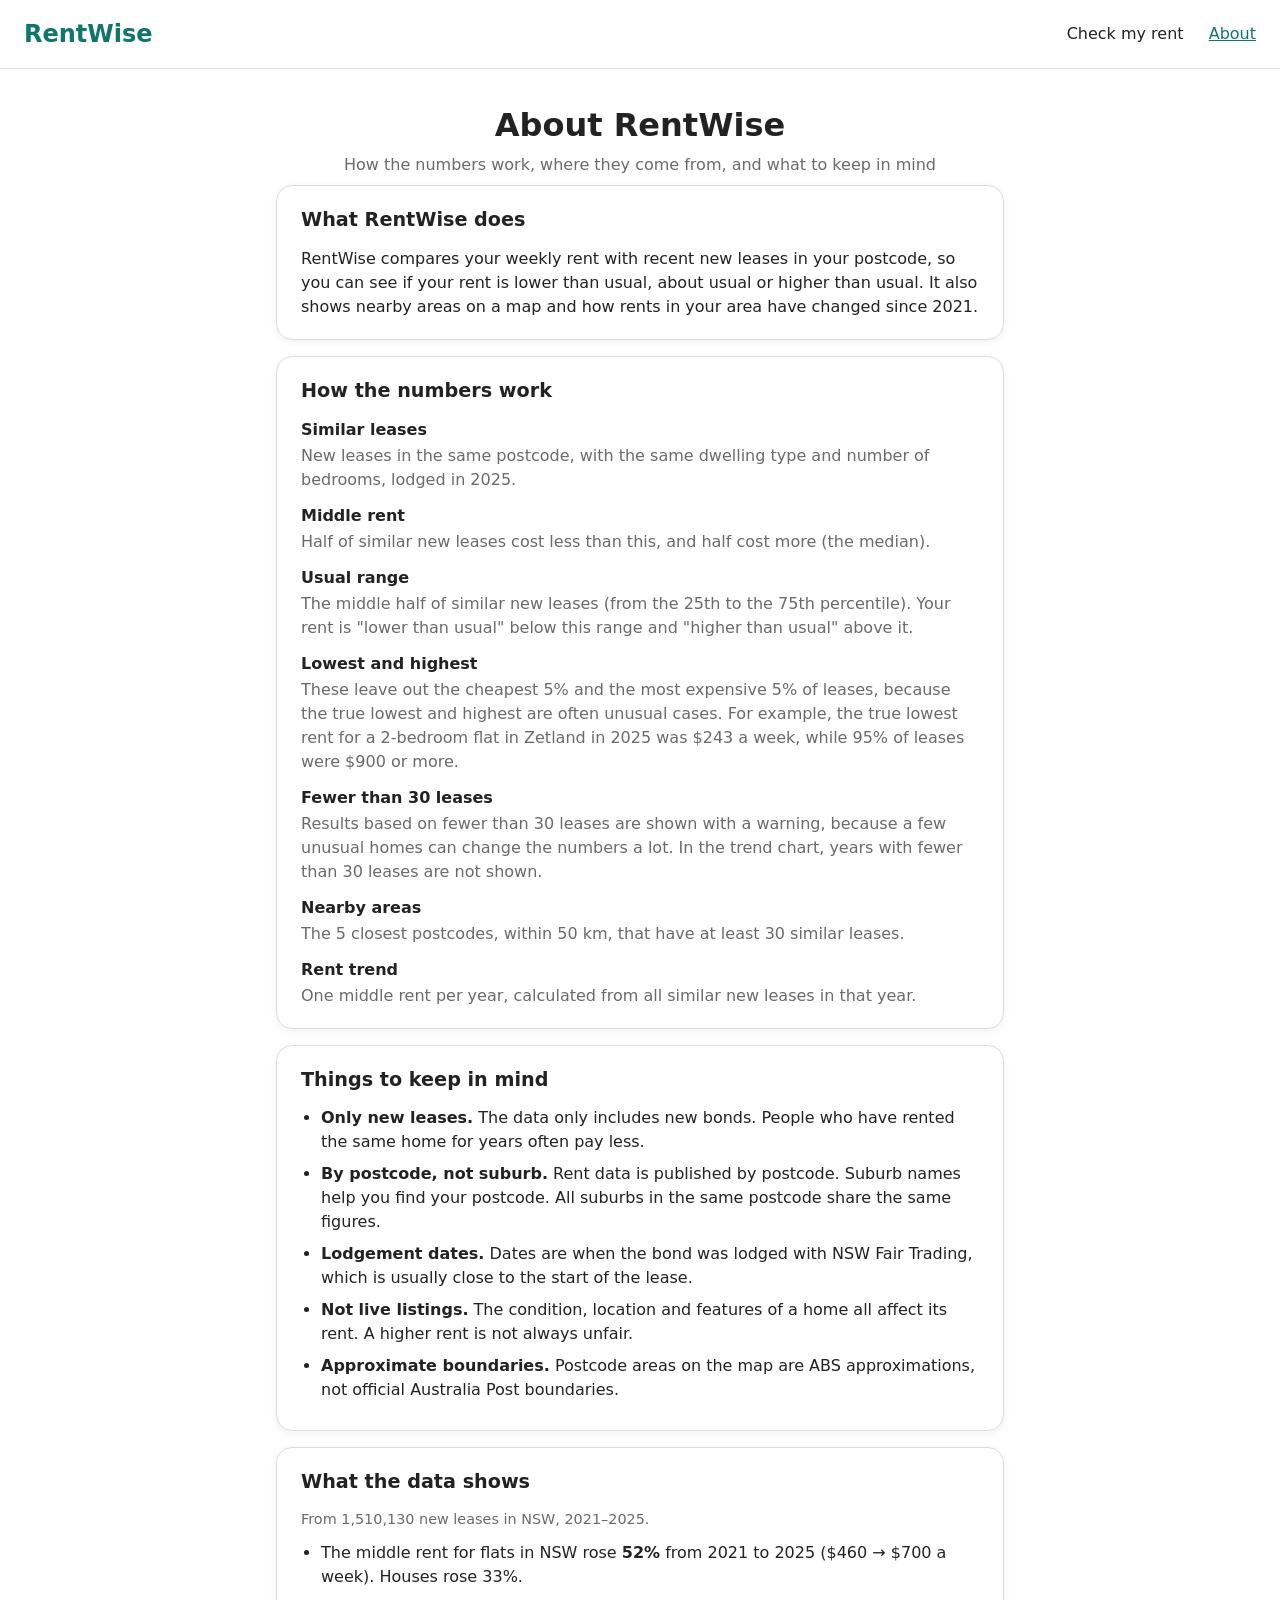
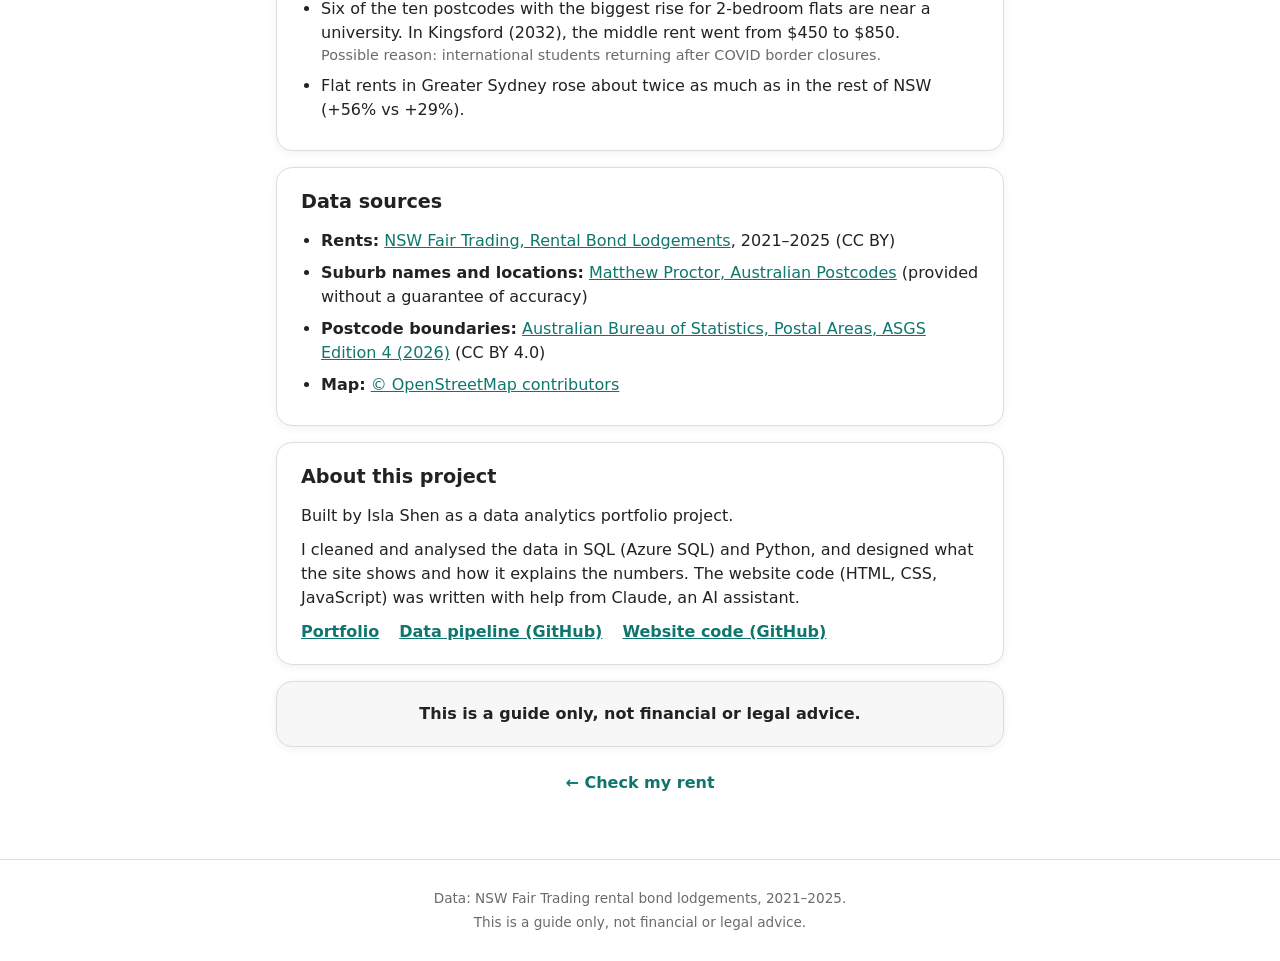
==== about.html @ 831253d5 "update about" ====
<!DOCTYPE html>
<html lang="en">
<head>
  <meta charset="UTF-8">
  <meta name="viewport" content="width=device-width, initial-scale=1.0">
  <title>About RentWise</title>
  <link rel="stylesheet" href="style.css">
</head>
<body>

  <!-- Header (same as index.html) -->
  <header class="site-header">
    <a href="index.html" class="logo">RentWise</a>
    <nav>
      <a href="index.html">Check my rent</a>
      <a href="about.html" aria-current="page">About</a>
    </nav>
  </header>

  <main class="about">
    <section class="intro">
      <h1>About RentWise</h1>
      <p>How the numbers work, where they come from, and what to keep in mind</p>
    </section>

    <!-- 1. What RentWise does -->
    <section class="about-card">
      <h2>What RentWise does</h2>
      <p>RentWise compares your weekly rent with recent new leases in your postcode,
         so you can see if your rent is lower than usual, about usual or higher than usual.
         It also shows nearby areas on a map and how rents in your area have changed since 2021.</p>
    </section>

    <!-- 2. How the numbers work -->
    <section class="about-card">
      <h2>How the numbers work</h2>
      <dl class="terms">
        <dt>Similar leases</dt>
        <dd>New leases in the same postcode, with the same dwelling type and number of bedrooms,
            lodged in 2025.</dd>

        <dt>Middle rent</dt>
        <dd>Half of similar new leases cost less than this, and half cost more (the median).</dd>

        <dt>Usual range</dt>
        <dd>The middle half of similar new leases (from the 25th to the 75th percentile).
            Your rent is "lower than usual" below this range and "higher than usual" above it.</dd>

        <dt>Lowest and highest</dt>
        <dd>These leave out the cheapest 5% and the most expensive 5% of leases, because the true
            lowest and highest are often unusual cases. For example, the true lowest rent for a
            2-bedroom flat in Zetland in 2025 was $243 a week, while 95% of leases were $900 or more.</dd>

        <dt>Fewer than 30 leases</dt>
        <dd>Results based on fewer than 30 leases are shown with a warning, because a few unusual
            homes can change the numbers a lot. In the trend chart, years with fewer than 30 leases
            are not shown.</dd>

        <dt>Nearby areas</dt>
        <dd>The 5 closest postcodes, within 50 km, that have at least 30 similar leases.</dd>

        <dt>Rent trend</dt>
        <dd>One middle rent per year, calculated from all similar new leases in that year.</dd>
      </dl>
    </section>

    <!-- 3. Things to keep in mind -->
    <section class="about-card">
      <h2>Things to keep in mind</h2>
      <ul>
        <li><strong>Only new leases.</strong> The data only includes new bonds. People who have rented
            the same home for years often pay less.</li>
        <li><strong>By postcode, not suburb.</strong> Rent data is published by postcode. Suburb names
            help you find your postcode. All suburbs in the same postcode share the same figures.</li>
        <li><strong>Lodgement dates.</strong> Dates are when the bond was lodged with NSW Fair Trading,
            which is usually close to the start of the lease.</li>
        <li><strong>Not live listings.</strong> The condition, location and features of a home all
            affect its rent. A higher rent is not always unfair.</li>
        <li><strong>Approximate boundaries.</strong> Postcode areas on the map are ABS approximations,
            not official Australia Post boundaries.</li>
      </ul>
    </section>

    <!-- 4. What the data shows -->
    <section class="about-card">
      <h2>What the data shows</h2>
      <p class="about-note">From 1,510,130 new leases in NSW, 2021–2025.</p>
      <ul>
        <li>The middle rent for flats in NSW rose <strong>52%</strong> from 2021 to 2025
            ($460 → $700 a week). Houses rose 33%.</li>
        <li>Six of the ten postcodes with the biggest rise for 2-bedroom flats are near a university.
            In Kingsford (2032), the middle rent went from $450 to $850.
            <span class="about-note">Possible reason: international students returning after
            COVID border closures.</span></li>
        <li>Flat rents in Greater Sydney rose about twice as much as in the rest of NSW
            (+56% vs +29%).</li>
      </ul>
    </section>

    <!-- 5. Data sources -->
    <section class="about-card">
      <h2>Data sources</h2>
      <ul>
        <li><strong>Rents:</strong>
            <a href="https://data.nsw.gov.au/data/dataset/rental-bond-lodgement" target="_blank" rel="noopener">NSW Fair Trading, Rental Bond Lodgements</a>,
            2021–2025 (CC BY)</li>
        <li><strong>Suburb names and locations:</strong>
            <a href="https://matthewproctor.com/australian_postcodes" target="_blank" rel="noopener">Matthew Proctor, Australian Postcodes</a>
            (provided without a guarantee of accuracy)</li>
        <li><strong>Postcode boundaries:</strong>
            <a href="https://www.abs.gov.au/statistics/standards/australian-statistical-geography-standard-asgs/edition-4-july-2026-june-2031/non-abs-structures/postal-areas" target="_blank" rel="noopener">Australian Bureau of Statistics, Postal Areas, ASGS Edition 4 (2026)</a>
            (CC BY 4.0)</li>
        <li><strong>Map:</strong>
            <a href="https://www.openstreetmap.org/copyright" target="_blank" rel="noopener">© OpenStreetMap contributors</a></li>
      </ul>
    </section>

    <!-- 6. About this project -->
    <section class="about-card">
      <h2>About this project</h2>
      <p>Built by Isla Shen as a data analytics portfolio project.</p>
      <p>I cleaned and analysed the data in SQL (Azure SQL) and Python, and designed what the
         site shows and how it explains the numbers. The website code (HTML, CSS, JavaScript)
         was written with help from Claude, an AI assistant.</p>
      <p class="about-links">
        <a href="https://isla-hsiaoting-shen.github.io" target="_blank" rel="noopener">Portfolio</a>
        <a href="https://github.com/Isla-HsiaoTing-Shen/RentWise" target="_blank" rel="noopener">Data pipeline (GitHub)</a>
        <a href="https://github.com/Isla-HsiaoTing-Shen/rentwise-website" target="_blank" rel="noopener">Website code (GitHub)</a>
      </p>
    </section>

    <!-- 7. Disclaimer -->
    <section class="about-card disclaimer">
      <p><strong>This is a guide only, not financial or legal advice.</strong></p>
    </section>

    <p class="back-link"><a href="index.html">← Check my rent</a></p>
  </main>

  <!-- Footer (same as index.html) -->
  <footer>
    <p>Data: NSW Fair Trading rental bond lodgements, 2021–2025.</p>
    <p>This is a guide only, not financial or legal advice.</p>
  </footer>

</body>
</html>
---- style.css ----
/* ========== 1. Colours (change them all in one place) ========== */
:root {
  --text: #222222;
  --muted: #6a6a6a;
  --border: #dddddd;
  --bg: #ffffff;
  --bg-soft: #f7f7f7;
  --brand: #0f766e;      /* teal: not orange/blue, those are for the map */
  --radius: 16px;
}

* { box-sizing: border-box; }

body {
  margin: 0;
  font-family: system-ui, -apple-system, "Segoe UI", Roboto, sans-serif;
  color: var(--text);
  background: var(--bg);
  line-height: 1.5;
}

main {
  max-width: 1200px;
  margin: 0 auto;
  padding: 0 16px 32px;
}

/* ========== 2. Header ========== */
.site-header {
  display: flex;
  justify-content: space-between;
  align-items: center;
  padding: 16px 24px;
  border-bottom: 1px solid var(--border);
}
.logo {
  font-size: 1.5rem;
  font-weight: 700;
  color: var(--brand);
  text-decoration: none;
}
.site-header nav a {
  margin-left: 20px;
  color: var(--text);
  text-decoration: none;
  font-weight: 500;
}
.site-header nav a:hover { text-decoration: underline; }

/* ========== 3. Intro ========== */
.intro {
  text-align: center;
  padding: 32px 0 8px;
}
.intro h1 { margin: 0 0 4px; font-size: 2rem; }
.intro p  { margin: 0; color: var(--muted); }

/* ========== 4. Search bar (Airbnb style) ========== */
.search-bar {
  display: flex;
  align-items: center;
  max-width: 1000px;
  margin: 24px auto 32px;
  padding: 6px;
  background: var(--bg);
  border: 1px solid var(--border);
  border-radius: var(--radius);
  box-shadow: 0 2px 12px rgba(0, 0, 0, 0.08);
}

.field {
  flex: 1;
  min-width: 0;
  display: flex;
  flex-direction: column;
  padding: 8px 20px;
  border-right: 1px solid var(--border);
}
.field:first-child   { flex: 1.5; }          /* "Where" is wider */
.field:last-of-type  { border-right: none; } /* no line before the button */
.field:focus-within  { background: var(--bg-soft); border-radius: 12px; }

.field label {
  font-size: 0.75rem;
  font-weight: 700;
}
.field input,
.field select {
  width: 100%;
  padding: 2px 0;
  border: none;
  outline: none;
  background: transparent;
  font-family: inherit;
  font-size: 0.95rem;
  color: var(--text);
}
.field select { cursor: pointer; }
.field input::placeholder { color: var(--muted); }

/* hide the up/down arrows in the number box */
#rent-input { appearance: textfield; -moz-appearance: textfield; }
#rent-input::-webkit-outer-spin-button,
#rent-input::-webkit-inner-spin-button { -webkit-appearance: none; margin: 0; }

#check-button {
  flex-shrink: 0;
  padding: 14px 24px;
  border: none;
  border-radius: 12px;
  background: var(--brand);
  color: white;
  font-family: inherit;
  font-size: 1rem;
  font-weight: 600;
  cursor: pointer;
}
#check-button:disabled {
  background: #9ca3af;
  cursor: wait;
}

/* ========== 5. Results (left) + Map (right) ========== */
.results-layout {
  display: grid;
  grid-template-columns: 2fr 3fr;   /* left 40%, right 60% */
  gap: 24px;
}
.results-column {
  display: flex;
  flex-direction: column;
  gap: 16px;
}

/* grey boxes for things we build later */
.placeholder {
  display: flex;
  align-items: center;
  justify-content: center;
  min-height: 160px;
  background: var(--bg-soft);
  border: 2px dashed var(--border);
  border-radius: var(--radius);
  color: var(--muted);
}
#map { min-height: 480px; }

/* ========== 6. Trend ========== */



/* ========== 7. Footer ========== */
footer {
  margin-top: 32px;
  padding: 24px 16px;
  border-top: 1px solid var(--border);
  text-align: center;
  color: var(--muted);
  font-size: 0.85rem;
}
footer p { margin: 4px 0; }

/* ========== 8. Mobile (screens 768px or narrower) ========== */
@media (max-width: 768px) {
  .intro h1 { font-size: 1.6rem; }

  .search-bar {
    flex-direction: column;     /* 4 fields go top-to-bottom */
    align-items: stretch;
    border-radius: var(--radius);
    padding: 8px;
  }
  .field {
    padding: 10px 12px;
    border-right: none;
    border-bottom: 1px solid var(--border);
  }
  .field:last-of-type { border-bottom: none; }
  .field:focus-within { border-radius: 12px; }
  #check-button { width: 100%; margin-top: 8px; }

  .results-layout { grid-template-columns: 1fr; }  /* one column */
  #map { min-height: 320px; }
}

/* ========== 9. Result card ========== */
.result-card {
  padding: 20px;
  border: 1px solid var(--border);
  border-left: 6px solid var(--muted);
  border-radius: var(--radius);
  box-shadow: 0 2px 8px rgba(0, 0, 0, 0.06);
}
.result-card p { margin: 0 0 8px; }

.verdict { font-size: 1.25rem; font-weight: 700; }
.area    { color: var(--muted); font-size: 0.9rem; }
.sample  { color: var(--muted); font-size: 0.85rem; }

.stats {
  display: grid;
  grid-template-columns: 3fr 2fr;
  gap: 8px;
  margin: 16px 0;
  text-align: center;
}
.stats div    { background: var(--bg-soft); border-radius: 12px; padding: 10px 4px; }
.stats span   { display: block; font-size: 0.75rem; color: var(--muted); }
.stats strong { font-size: 1.1rem; }
.stats small  { display: block; font-size: 0.7rem; color: var(--muted); margin-top: 2px; }

.warning {
  padding: 8px 12px;
  background: #fef9c3;
  border-radius: 8px;
  font-size: 0.9rem;
}

/* colours for each result */
.result-card.lower   { border-left-color: #15803d; }
.result-card.lower   .verdict { color: #15803d; }
.result-card.typical { border-left-color: #475569; }
.result-card.typical .verdict { color: #475569; }
.result-card.higher  { border-left-color: #b91c1c; }
.result-card.higher  .verdict { color: #b91c1c; }
.result-card.lower   .position { color: #15803d; }
.result-card.typical .position { color: #475569; }
.result-card.higher  .position { color: #b91c1c; }

/* ========== 10. Long suburb lists ========== */
.area { margin-bottom: 8px; }
.area-name { color: var(--text); font-weight: 700; }

/* ========== 11. Where search list ========== */
.where-field { position: relative; }

.suggestions {
  position: absolute;
  top: calc(100% + 14px);   /* just below the search bar */
  left: 0;
  z-index: 1000;            /* on top of everything, including the map later */
  width: 360px;
  max-width: 90vw;
  margin: 0;
  padding: 8px;
  list-style: none;
  background: var(--bg);
  border: 1px solid var(--border);
  border-radius: var(--radius);
  box-shadow: 0 6px 20px rgba(0, 0, 0, 0.12);
}
.suggestions li {
  display: flex;
  justify-content: space-between;
  gap: 12px;
  padding: 10px 12px;
  border-radius: 10px;
  cursor: pointer;
}
.suggestions li:hover   { background: var(--bg-soft); }
.suggestions .s-code    { color: var(--muted); }
.suggestions .no-match  { color: var(--muted); cursor: default; }
.suggestions .no-match:hover { background: none; }

@media (max-width: 768px) {
  .suggestions { width: auto; right: 0; top: calc(100% + 4px); }
}
.suggestions .s-main { flex: 1; min-width: 0; display: flex; flex-direction: column; }
.suggestions .s-sub  {
  font-size: 0.8rem;
  color: var(--muted);
  white-space: nowrap;       /* one line only */
  overflow: hidden;
  text-overflow: ellipsis;   /* too long -> "…" */
}

/* ========== 12. Map ========== */
#map {
  height: 480px;
  border: 1px solid var(--border);
  border-radius: var(--radius);
  z-index: 0;               /* keep the map under the search list */
}
/* make the base map grey; our orange/blue dots keep their colours */
.leaflet-tile-pane { filter: grayscale(1) brightness(1.05) contrast(0.85); }

/* price labels on the dots */
.price-label {
  padding: 2px 6px;
  background: var(--bg);
  border: 1px solid var(--border);
  border-radius: 8px;
  box-shadow: 0 1px 4px rgba(0, 0, 0, 0.15);
  color: var(--text);
  font-size: 0.8rem;
  font-weight: 700;
}
.price-label::before { display: none; }   /* hide Leaflet's little arrow */
.price-label.home { background: #ea580c; border-color: #ea580c; color: white; }


/* legend + note under the map */
.map-legend { display: flex; gap: 16px; margin-top: 8px; font-size: 0.85rem; color: var(--muted); }
.dot { display: inline-block; width: 12px; height: 12px; margin-right: 6px; border-radius: 50%; vertical-align: middle; }
.dot-home   { background: #ea580c; }
.dot-nearby { background: #2563eb; }
.map-note { margin: 6px 0 0; font-size: 0.85rem; color: var(--muted); }

@media (max-width: 768px) {
  #map { height: 320px; }
}


.wide-range { color: var(--muted); font-size: 0.9rem; }
.map-tip { margin-left: auto; font-style: italic; }

/* text under the numbers when hovering a map area */
.hover-extra { color: var(--muted); font-size: 0.8rem; }


/* ========== 13. Rent trend ========== */
.trend {
  margin-top: 24px;
  padding: 20px;
  border: 1px solid var(--border);
  border-radius: var(--radius);
  box-shadow: 0 2px 8px rgba(0, 0, 0, 0.06);
}
.trend h2       { margin: 0 0 4px; font-size: 1.25rem; }
.trend-sub      { margin: 0; color: var(--muted); font-size: 0.9rem; }
.trend-chart    { position: relative; height: 300px; margin: 16px 0 8px; }
.trend-summary  { margin: 0; font-weight: 600; }

@media (max-width: 768px) {
  .trend-chart { height: 240px; }
}

.trend-summary .trend-sub { font-weight: 400; display: block; }
.trend-summary .trend-sub:first-of-type { margin-top: 4px; }
.trend-nodata { display: block; color: #92400e; }


/* ========== 14. About page ========== */
.about { max-width: 760px; }

.about-card {
  margin-bottom: 16px;
  padding: 20px 24px;
  border: 1px solid var(--border);
  border-radius: var(--radius);
  box-shadow: 0 2px 8px rgba(0, 0, 0, 0.06);
}
.about-card h2 { margin: 0 0 12px; font-size: 1.2rem; }
.about-card p  { margin: 0 0 10px; }
.about-card p:last-child { margin-bottom: 0; }
.about-card ul { margin: 0; padding-left: 20px; }
.about-card li { margin-bottom: 8px; }
.about-card a  { color: var(--brand); }

/* list of terms: bold word, explanation underneath */
.terms    { margin: 0; }
.terms dt { font-weight: 700; margin-top: 12px; }
.terms dt:first-child { margin-top: 0; }
.terms dd { margin: 2px 0 0; color: var(--muted); }

.about-note { display: block; color: var(--muted); font-size: 0.9rem; }

.about-links { display: flex; flex-wrap: wrap; gap: 8px 20px; }
.about-links a { font-weight: 600; }

.disclaimer { background: var(--bg-soft); text-align: center; }

.back-link { text-align: center; margin: 24px 0 0; }
.back-link a { color: var(--brand); font-weight: 600; text-decoration: none; }

/* show which page you are on in the header */
.site-header nav a[aria-current="page"] { color: var(--brand); text-decoration: underline; }
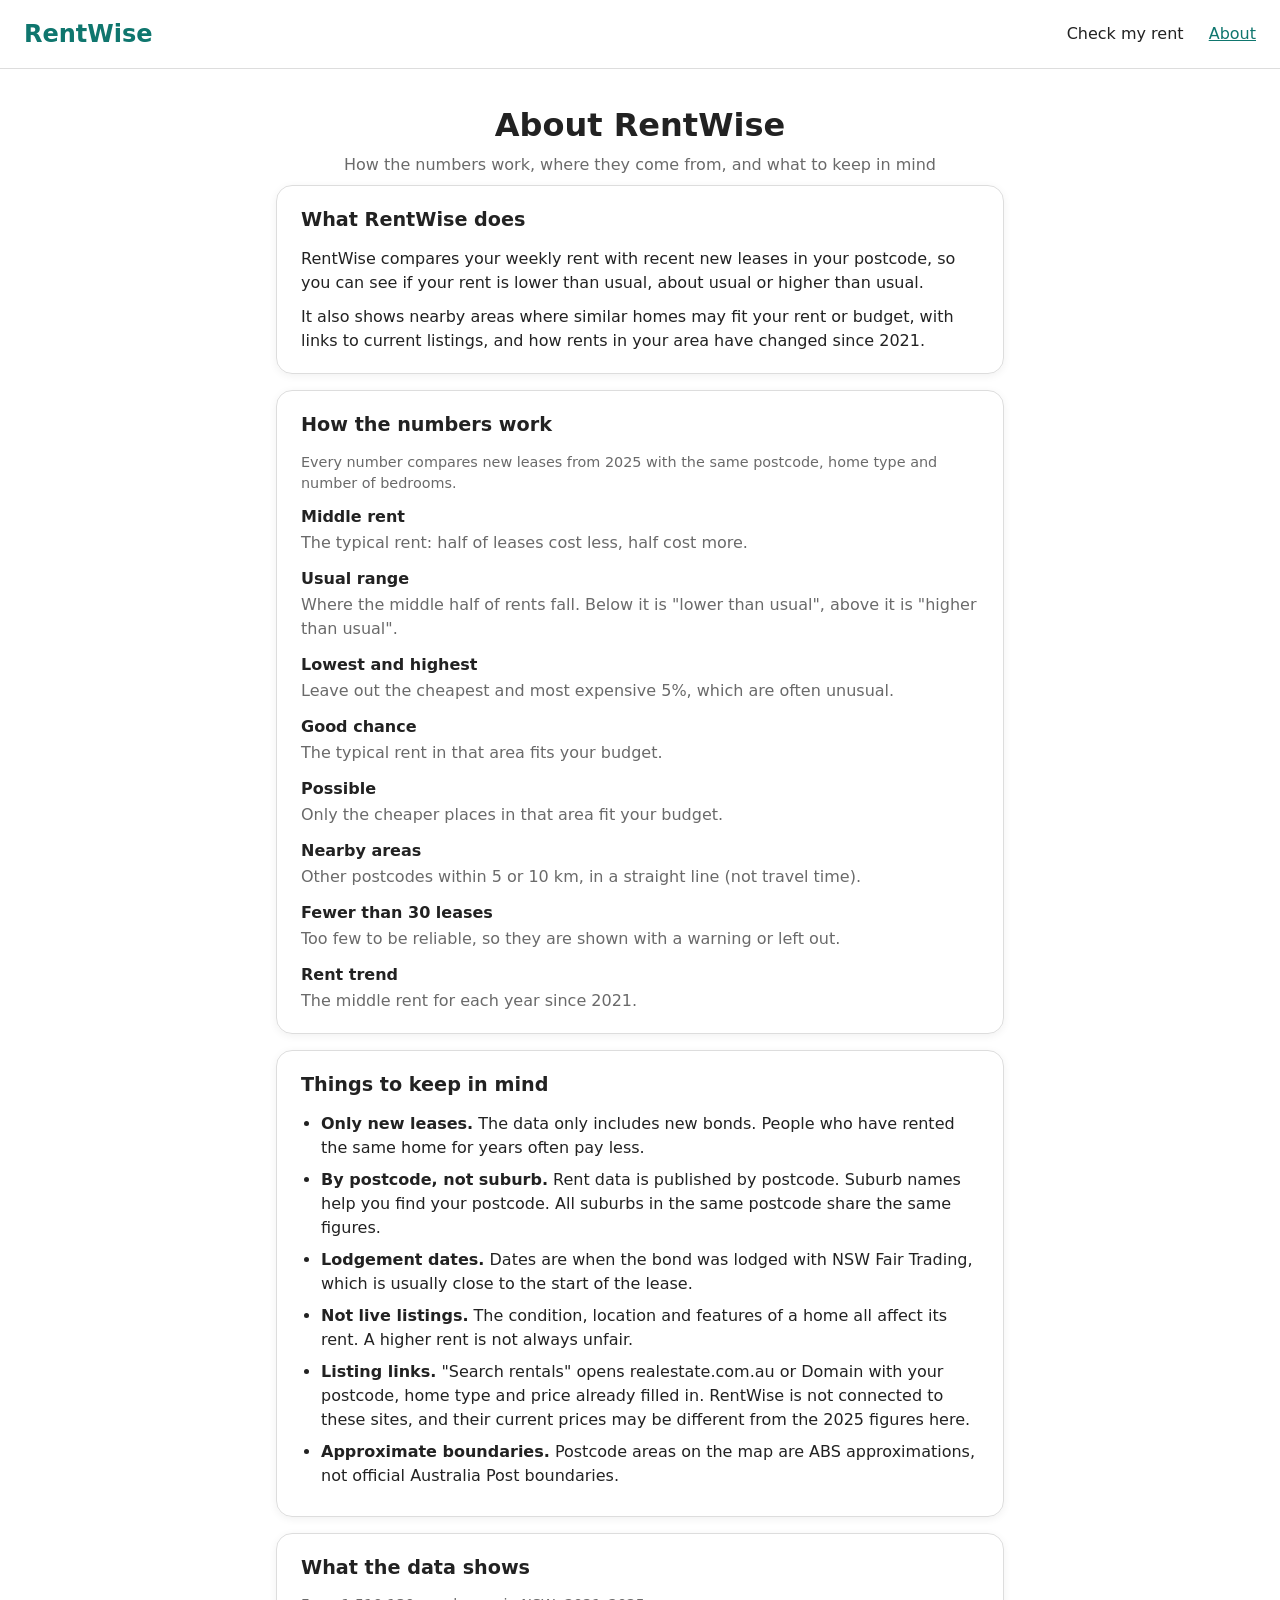
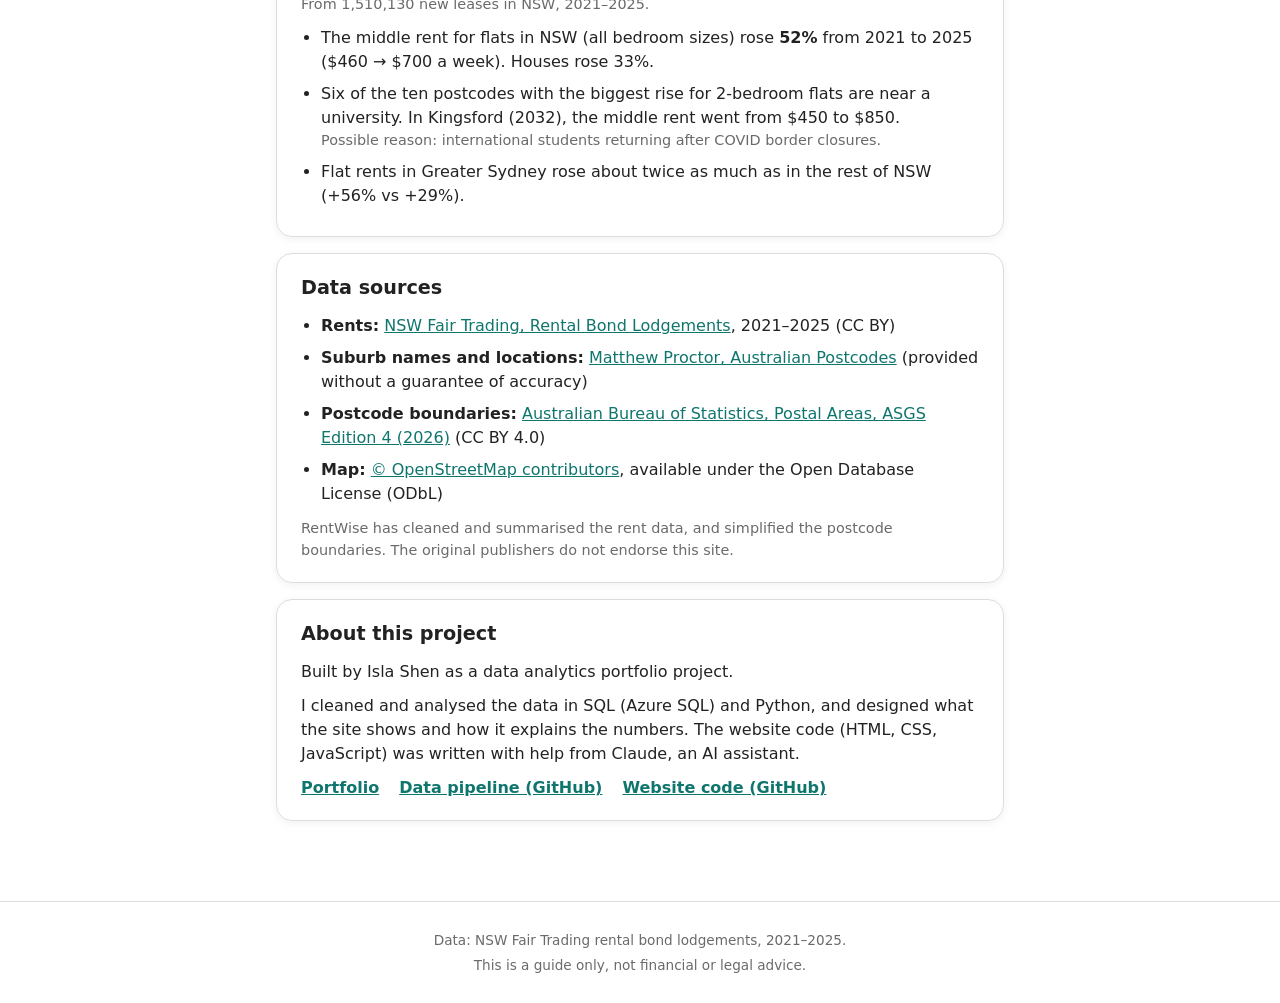
==== commit 3adcab18: "v1_ready" ====
--- a/about.html
+++ b/about.html
@@ -27,40 +27,40 @@
     <section class="about-card">
       <h2>What RentWise does</h2>
       <p>RentWise compares your weekly rent with recent new leases in your postcode,
-         so you can see if your rent is lower than usual, about usual or higher than usual.
-         It also shows nearby areas on a map and how rents in your area have changed since 2021.</p>
+         so you can see if your rent is lower than usual, about usual or higher than usual.</p>
+      <p>It also shows nearby areas where similar homes may fit your rent or budget,
+         with links to current listings, and how rents in your area have changed since 2021.</p>
     </section>
 
     <!-- 2. How the numbers work -->
     <section class="about-card">
       <h2>How the numbers work</h2>
+      <p class="about-note">Every number compares new leases from 2025 with the same postcode,
+         home type and number of bedrooms.</p>
       <dl class="terms">
-        <dt>Similar leases</dt>
-        <dd>New leases in the same postcode, with the same dwelling type and number of bedrooms,
-            lodged in 2025.</dd>
-
         <dt>Middle rent</dt>
-        <dd>Half of similar new leases cost less than this, and half cost more (the median).</dd>
+        <dd>The typical rent: half of leases cost less, half cost more.</dd>
 
         <dt>Usual range</dt>
-        <dd>The middle half of similar new leases (from the 25th to the 75th percentile).
-            Your rent is "lower than usual" below this range and "higher than usual" above it.</dd>
+        <dd>Where the middle half of rents fall. Below it is "lower than usual", above it is "higher than usual".</dd>
 
         <dt>Lowest and highest</dt>
-        <dd>These leave out the cheapest 5% and the most expensive 5% of leases, because the true
-            lowest and highest are often unusual cases. For example, the true lowest rent for a
-            2-bedroom flat in Zetland in 2025 was $243 a week, while 95% of leases were $900 or more.</dd>
+        <dd>Leave out the cheapest and most expensive 5%, which are often unusual.</dd>
+
+        <dt>Good chance</dt>
+        <dd>The typical rent in that area fits your budget.</dd>
+
+        <dt>Possible</dt>
+        <dd>Only the cheaper places in that area fit your budget.</dd>
+
+        <dt>Nearby areas</dt>
+        <dd>Other postcodes within 5 or 10 km, in a straight line (not travel time).</dd>
 
         <dt>Fewer than 30 leases</dt>
-        <dd>Results based on fewer than 30 leases are shown with a warning, because a few unusual
-            homes can change the numbers a lot. In the trend chart, years with fewer than 30 leases
-            are not shown.</dd>
-
-        <dt>Nearby areas</dt>
-        <dd>The 5 closest postcodes, within 50 km, that have at least 30 similar leases.</dd>
+        <dd>Too few to be reliable, so they are shown with a warning or left out.</dd>
 
         <dt>Rent trend</dt>
-        <dd>One middle rent per year, calculated from all similar new leases in that year.</dd>
+        <dd>The middle rent for each year since 2021.</dd>
       </dl>
     </section>
 
@@ -76,6 +76,9 @@
             which is usually close to the start of the lease.</li>
         <li><strong>Not live listings.</strong> The condition, location and features of a home all
             affect its rent. A higher rent is not always unfair.</li>
+        <li><strong>Listing links.</strong> "Search rentals" opens realestate.com.au or Domain with your
+            postcode, home type and price already filled in. RentWise is not connected to these sites,
+            and their current prices may be different from the 2025 figures here.</li>
         <li><strong>Approximate boundaries.</strong> Postcode areas on the map are ABS approximations,
             not official Australia Post boundaries.</li>
       </ul>
@@ -86,8 +89,8 @@
       <h2>What the data shows</h2>
       <p class="about-note">From 1,510,130 new leases in NSW, 2021–2025.</p>
       <ul>
-        <li>The middle rent for flats in NSW rose <strong>52%</strong> from 2021 to 2025
-            ($460 → $700 a week). Houses rose 33%.</li>
+        <li>The middle rent for flats in NSW (all bedroom sizes) rose <strong>52%</strong> from
+            2021 to 2025 ($460 → $700 a week). Houses rose 33%.</li>
         <li>Six of the ten postcodes with the biggest rise for 2-bedroom flats are near a university.
             In Kingsford (2032), the middle rent went from $450 to $850.
             <span class="about-note">Possible reason: international students returning after
@@ -111,8 +114,13 @@
             <a href="https://www.abs.gov.au/statistics/standards/australian-statistical-geography-standard-asgs/edition-4-july-2026-june-2031/non-abs-structures/postal-areas" target="_blank" rel="noopener">Australian Bureau of Statistics, Postal Areas, ASGS Edition 4 (2026)</a>
             (CC BY 4.0)</li>
         <li><strong>Map:</strong>
-            <a href="https://www.openstreetmap.org/copyright" target="_blank" rel="noopener">© OpenStreetMap contributors</a></li>
+            <a href="https://www.openstreetmap.org/copyright" target="_blank" rel="noopener">© OpenStreetMap contributors</a>,
+            available under the Open Database License (ODbL)</li>
       </ul>
+      <p class="about-note" style="margin-top: 12px;">
+        RentWise has cleaned and summarised the rent data, and simplified the postcode boundaries.
+        The original publishers do not endorse this site.
+      </p>
     </section>
 
     <!-- 6. About this project -->
@@ -128,13 +136,6 @@
         <a href="https://github.com/Isla-HsiaoTing-Shen/rentwise-website" target="_blank" rel="noopener">Website code (GitHub)</a>
       </p>
     </section>
-
-    <!-- 7. Disclaimer -->
-    <section class="about-card disclaimer">
-      <p><strong>This is a guide only, not financial or legal advice.</strong></p>
-    </section>
-
-    <p class="back-link"><a href="index.html">← Check my rent</a></p>
   </main>
 
   <!-- Footer (same as index.html) -->
@@ -145,3 +146,4 @@
 
 </body>
 </html>
+
--- a/style.css
+++ b/style.css
@@ -1,5 +1,23 @@
-
-/* ========== 1. Colours (change them all in one place) ========== */
+/* =============================================================================
+   style.css – shared by every page (index.html, about.html)
+
+    1. Colours and base
+    2. Header
+    3. Page intro
+    4. Search bar
+    5. Results (left) + map (right) layout
+    6. Result card
+    7. "Where" search list
+    8. Map
+    9. Rent trend
+   10. About page
+   11. Nearby areas that fit the rent
+   12. Footer
+   13. Phones (all rules for small screens, in one place)
+============================================================================= */
+
+
+/* ========== 1. Colours and base (change colours in one place) ========== */
 :root {
   --text: #222222;
   --muted: #6a6a6a;
@@ -8,6 +26,16 @@
   --bg-soft: #f7f7f7;
   --brand: #0f766e;      /* teal: not orange/blue, those are for the map */
   --radius: 16px;
+
+  /* result colours */
+  --lower: #15803d;      /* green */
+  --typical: #475569;    /* grey-blue */
+  --higher: #b91c1c;     /* red */
+  --notice: #92400e;     /* amber: "not enough data" */
+
+  /* map colours (same as ORANGE / BLUE in common.js) */
+  --map-home: #ea580c;
+  --map-nearby: #2563eb;
 }
 
 * { box-sizing: border-box; }
@@ -25,6 +53,7 @@
   margin: 0 auto;
   padding: 0 16px 32px;
 }
+
 
 /* ========== 2. Header ========== */
 .site-header {
@@ -48,7 +77,11 @@
 }
 .site-header nav a:hover { text-decoration: underline; }
 
-/* ========== 3. Intro ========== */
+/* show which page you are on */
+.site-header nav a[aria-current="page"] { color: var(--brand); text-decoration: underline; }
+
+
+/* ========== 3. Page intro ========== */
 .intro {
   text-align: center;
   padding: 32px 0 8px;
@@ -56,7 +89,8 @@
 .intro h1 { margin: 0 0 4px; font-size: 2rem; }
 .intro p  { margin: 0; color: var(--muted); }
 
-/* ========== 4. Search bar (Airbnb style) ========== */
+
+/* ========== 4. Search bar ========== */
 .search-bar {
   display: flex;
   align-items: center;
@@ -99,12 +133,13 @@
 .field select { cursor: pointer; }
 .field input::placeholder { color: var(--muted); }
 
-/* hide the up/down arrows in the number box */
-#rent-input { appearance: textfield; -moz-appearance: textfield; }
-#rent-input::-webkit-outer-spin-button,
-#rent-input::-webkit-inner-spin-button { -webkit-appearance: none; margin: 0; }
-
-#check-button {
+/* hide the up/down arrows in number boxes */
+.field input[type="number"] { appearance: textfield; -moz-appearance: textfield; }
+.field input[type="number"]::-webkit-outer-spin-button,
+.field input[type="number"]::-webkit-inner-spin-button { -webkit-appearance: none; margin: 0; }
+
+/* the green button at the end of the search bar (every page) */
+.search-button {
   flex-shrink: 0;
   padding: 14px 24px;
   border: none;
@@ -116,41 +151,321 @@
   font-weight: 600;
   cursor: pointer;
 }
-#check-button:disabled {
+.search-button:disabled {
   background: #9ca3af;
   cursor: wait;
 }
 
-/* ========== 5. Results (left) + Map (right) ========== */
+
+/* ========== 5. Layout: result card + nearby list (left), map (right) ========== */
+/*
+   computer:  [ card   ][      ]       phone:  [ card   ]
+              [ nearby ][ map  ]               [ map    ]
+                                               [ nearby ]
+*/
 .results-layout {
   display: grid;
   grid-template-columns: 2fr 3fr;   /* left 40%, right 60% */
-  gap: 24px;
-}
-.results-column {
+  grid-template-rows: auto 1fr;
+  grid-template-areas:
+    "card   map"
+    "nearby map";
+  gap: 16px 24px;
+  align-items: start;
+}
+.result-area { grid-area: card; }
+.nearby      { grid-area: nearby; }
+
+/* the list can be long: keep the map in view while scrolling (computers only) */
+.map-column  { grid-area: map; position: sticky; top: 16px; }
+
+
+/* ========== 6. Result card ========== */
+.result-card {
+  padding: 20px;
+  border: 1px solid var(--border);
+  border-left: 6px solid var(--muted);
+  border-radius: var(--radius);
+  box-shadow: 0 2px 8px rgba(0, 0, 0, 0.06);
+}
+.result-card p { margin: 0 0 8px; }
+
+.verdict { font-size: 1.25rem; font-weight: 700; }
+
+/* "Postcode 2000 · House · 2 bedrooms" + grey line underneath */
+.area      { margin-bottom: 8px; color: var(--muted); font-size: 0.9rem; }
+.area-name { color: var(--text); font-weight: 700; }
+
+/* the two boxes: Usual range + Middle rent */
+.stats {
+  display: grid;
+  grid-template-columns: 3fr 2fr;
+  gap: 8px;
+  margin: 16px 0;
+  text-align: center;
+}
+.stats div    { background: var(--bg-soft); border-radius: 12px; padding: 10px 4px; }
+.stats span   { display: block; font-size: 0.75rem; color: var(--muted); }
+.stats strong { font-size: 1.1rem; }
+
+.wide-range { color: var(--muted); font-size: 0.9rem; }   /* Lowest · Highest */
+.sample     { color: var(--muted); font-size: 0.85rem; }  /* Compared with ... */
+
+.warning {
+  padding: 8px 12px;
+  background: #fef9c3;
+  border-radius: 8px;
+  font-size: 0.9rem;
+}
+
+/* colours for each result: border, title and above/within/below */
+.result-card.lower   { border-left-color: var(--lower); }
+.result-card.typical { border-left-color: var(--typical); }
+.result-card.higher  { border-left-color: var(--higher); }
+.result-card.lower   .verdict, .result-card.lower   .position { color: var(--lower); }
+.result-card.typical .verdict, .result-card.typical .position { color: var(--typical); }
+.result-card.higher  .verdict, .result-card.higher  .position { color: var(--higher); }
+
+
+/* ========== 7. "Where" search list ========== */
+.where-field { position: relative; }
+
+.suggestions {
+  position: absolute;
+  top: calc(100% + 14px);   /* just below the search bar */
+  left: 0;
+  z-index: 1000;            /* on top of everything, including the map */
+  width: 360px;
+  max-width: 90vw;
+  margin: 0;
+  padding: 8px;
+  list-style: none;
+  background: var(--bg);
+  border: 1px solid var(--border);
+  border-radius: var(--radius);
+  box-shadow: 0 6px 20px rgba(0, 0, 0, 0.12);
+}
+.suggestions li {
+  display: flex;
+  justify-content: space-between;
+  gap: 12px;
+  padding: 10px 12px;
+  border-radius: 10px;
+  cursor: pointer;
+}
+.suggestions li:hover        { background: var(--bg-soft); }
+.suggestions .s-code         { color: var(--muted); }
+.suggestions .no-match       { color: var(--muted); cursor: default; }
+.suggestions .no-match:hover { background: none; }
+
+/* postcode rows: "Postcode 2000" + suburbs underneath on one line */
+.suggestions .s-main { flex: 1; min-width: 0; display: flex; flex-direction: column; }
+.suggestions .s-sub  {
+  font-size: 0.8rem;
+  color: var(--muted);
+  white-space: nowrap;       /* one line only */
+  overflow: hidden;
+  text-overflow: ellipsis;   /* too long -> "…" */
+}
+
+
+/* ========== 8. Map ========== */
+#map {
+  height: 480px;
+  border: 1px solid var(--border);
+  border-radius: var(--radius);
+  z-index: 0;               /* keep the map under the search list */
+}
+
+/* make the base map grey; our orange/blue areas and dots keep their colours */
+.leaflet-tile-pane { filter: grayscale(1) brightness(1.05) contrast(0.85); }
+
+/* price labels on the dots */
+.price-label {
+  padding: 2px 6px;
+  background: var(--bg);
+  border: 1px solid var(--border);
+  border-radius: 8px;
+  box-shadow: 0 1px 4px rgba(0, 0, 0, 0.15);
+  color: var(--text);
+  font-size: 0.8rem;
+  font-weight: 700;
+}
+.price-label::before { display: none; }   /* hide Leaflet's little arrow */
+.price-label.home { background: var(--map-home); border-color: var(--map-home); color: white; }
+
+/* grey text under the numbers when hovering a map area */
+.hover-extra { color: var(--muted); font-size: 0.8rem; }
+
+/* legend + tip + note under the map */
+.map-legend { display: flex; gap: 16px; margin-top: 8px; font-size: 0.85rem; color: var(--muted); }
+.map-tip    { margin-left: auto; font-style: italic; }
+.dot        { display: inline-block; width: 12px; height: 12px; margin-right: 6px; border-radius: 50%; vertical-align: middle; }
+.dot-home   { background: var(--map-home); }
+.dot-nearby { background: var(--map-nearby); }
+.dot-good     { background: #16a34a; }
+.dot-possible { background: #ca8a04; }
+.map-note   { margin: 6px 0 0; font-size: 0.85rem; color: var(--muted); }
+
+
+/* ========== 9. Rent trend ========== */
+.trend {
+  margin-top: 24px;
+  padding: 20px;
+  border: 1px solid var(--border);
+  border-radius: var(--radius);
+  box-shadow: 0 2px 8px rgba(0, 0, 0, 0.06);
+}
+.trend h2      { margin: 0 0 4px; font-size: 1.25rem; }
+.trend-sub     { margin: 0; color: var(--muted); font-size: 0.9rem; }
+.trend-chart   { position: relative; height: 300px; margin: 16px 0 8px; }
+.trend-summary { margin: 0; font-weight: 600; }
+
+/* "Not enough data for a trend." + two grey lines underneath */
+.trend-nodata { display: block; color: var(--notice); }
+.trend-summary .trend-sub { font-weight: 400; display: block; }
+.trend-summary .trend-sub:first-of-type { margin-top: 4px; }
+
+
+/* ========== 10. About page ========== */
+.about { max-width: 760px; }
+
+.about-card {
+  margin-bottom: 16px;
+  padding: 20px 24px;
+  border: 1px solid var(--border);
+  border-radius: var(--radius);
+  box-shadow: 0 2px 8px rgba(0, 0, 0, 0.06);
+}
+.about-card h2 { margin: 0 0 12px; font-size: 1.2rem; }
+.about-card p  { margin: 0 0 10px; }
+.about-card p:last-child { margin-bottom: 0; }
+.about-card ul { margin: 0; padding-left: 20px; }
+.about-card li { margin-bottom: 8px; }
+.about-card a  { color: var(--brand); }
+
+/* list of terms: bold word, explanation underneath */
+.terms    { margin: 0; }
+.terms dt { font-weight: 700; margin-top: 12px; }
+.terms dt:first-child { margin-top: 0; }
+.terms dd { margin: 2px 0 0; color: var(--muted); }
+
+.about-note  { display: block; color: var(--muted); font-size: 0.9rem; }
+.about-links { display: flex; flex-wrap: wrap; gap: 8px 20px; }
+.about-links a { font-weight: 600; }
+
+
+
+/* ========== 11. Nearby areas that fit the rent (under the result card) ========== */
+.nearby { display: flex; flex-direction: column; gap: 10px; margin-top: 8px; }
+
+/* "Within 5 km · 10 km" */
+.chip-group { display: flex; align-items: center; gap: 6px; }
+.chip-label { margin-right: 4px; font-size: 0.85rem; font-weight: 700; }
+.chip {
+  padding: 6px 14px;
+  border: 1px solid var(--border);
+  border-radius: 999px;
+  background: var(--bg);
+  color: var(--text);
+  font-family: inherit;
+  font-size: 0.85rem;
+  cursor: pointer;
+}
+.chip:hover  { background: var(--bg-soft); }
+.chip.active { background: var(--brand); border-color: var(--brand); color: white; }
+
+/* nothing found: "Try 10 km, or a budget of $650." */
+.find-message {
+  padding: 12px 16px;
+  border: 1px solid var(--border);
+  border-radius: 12px;
+  color: var(--notice);
+}
+.find-message p { margin: 0; }
+
+/* title above the list: "7 other areas within 5 km may fit $700 a week" */
+.find-count { margin: 0; font-size: 1.1rem; font-weight: 700; }
+
+/* "Good chance … Possible …" explanation above the list */
+.find-legend {
   display: flex;
   flex-direction: column;
-  gap: 16px;
-}
-
-/* grey boxes for things we build later */
-.placeholder {
+  gap: 4px;
+  margin: 0;
+  color: var(--muted);
+  font-size: 0.8rem;
+}
+.find-legend .badge { margin-right: 4px; }
+.link-button {
+  padding: 0;
+  border: none;
+  background: none;
+  color: var(--brand);
+  font: inherit;
+  font-weight: 600;
+  text-decoration: underline;
+  cursor: pointer;
+}
+
+/* "Good chance" / "Possible" labels */
+.badge {
+  display: inline-block;
+  padding: 1px 8px;
+  border-radius: 999px;
+  font-size: 0.75rem;
+  font-weight: 700;
+  white-space: nowrap;
+}
+/* same colours as the map: green / yellow */
+.badge.good     { background: #dcfce7; color: var(--lower); }
+.badge.possible { background: #fef3c7; color: var(--notice); }
+.badge.over     { background: var(--bg-soft); color: var(--muted); }
+
+/* the list of areas */
+.find-list { margin: 0; padding: 0; list-style: none; display: flex; flex-direction: column; gap: 10px; }
+.area-result {
+  padding: 14px 16px;
+  border: 1px solid var(--border);
+  border-radius: 12px;
+  cursor: pointer;
+}
+.area-result:hover    { background: var(--bg-soft); }
+.area-result.selected { border-color: var(--brand); box-shadow: 0 0 0 2px rgba(15, 118, 110, 0.2); }
+.area-result-top {
   display: flex;
-  align-items: center;
-  justify-content: center;
-  min-height: 160px;
-  background: var(--bg-soft);
-  border: 2px dashed var(--border);
-  border-radius: var(--radius);
+  justify-content: space-between;
+  align-items: flex-start;
+  gap: 8px;
+}
+.area-result-code    { font-weight: 700; }                       /* "1. 2048" is the title */
+.area-result-name    { font-size: 0.9rem; font-weight: 500; }   /* suburbs: just slightly bold */
+.area-result-numbers { margin-top: 4px; font-size: 0.9rem; }
+.area-result-sub     { color: var(--muted); font-size: 0.85rem; }
+.area-result-links {
+  margin-top: 8px;
+  font-size: 0.85rem;
   color: var(--muted);
 }
-#map { min-height: 480px; }
-
-/* ========== 6. Trend ========== */
-
-
-
-/* ========== 7. Footer ========== */
+.area-result-links a { color: var(--brand); font-weight: 600; }
+
+.show-more {
+  padding: 10px;
+  border: 1px solid var(--border);
+  border-radius: 12px;
+  background: var(--bg);
+  color: var(--brand);
+  font-family: inherit;
+  font-size: 0.9rem;
+  font-weight: 600;
+  cursor: pointer;
+}
+.show-more:hover { background: var(--bg-soft); }
+
+.find-notes { margin: 0; color: var(--muted); font-size: 0.8rem; }
+
+
+/* ========== 12. Footer ========== */
 footer {
   margin-top: 32px;
   padding: 24px 16px;
@@ -161,14 +476,15 @@
 }
 footer p { margin: 4px 0; }
 
-/* ========== 8. Mobile (screens 768px or narrower) ========== */
+
+/* ========== 13. Phones (screens 768px or narrower) ========== */
 @media (max-width: 768px) {
   .intro h1 { font-size: 1.6rem; }
 
+  /* search bar: fields go top-to-bottom */
   .search-bar {
-    flex-direction: column;     /* 4 fields go top-to-bottom */
+    flex-direction: column;
     align-items: stretch;
-    border-radius: var(--radius);
     padding: 8px;
   }
   .field {
@@ -177,202 +493,27 @@
     border-bottom: 1px solid var(--border);
   }
   .field:last-of-type { border-bottom: none; }
-  .field:focus-within { border-radius: 12px; }
-  #check-button { width: 100%; margin-top: 8px; }
-
-  .results-layout { grid-template-columns: 1fr; }  /* one column */
-  #map { min-height: 320px; }
-}
-
-/* ========== 9. Result card ========== */
-.result-card {
-  padding: 20px;
-  border: 1px solid var(--border);
-  border-left: 6px solid var(--muted);
-  border-radius: var(--radius);
-  box-shadow: 0 2px 8px rgba(0, 0, 0, 0.06);
-}
-.result-card p { margin: 0 0 8px; }
-
-.verdict { font-size: 1.25rem; font-weight: 700; }
-.area    { color: var(--muted); font-size: 0.9rem; }
-.sample  { color: var(--muted); font-size: 0.85rem; }
-
-.stats {
-  display: grid;
-  grid-template-columns: 3fr 2fr;
-  gap: 8px;
-  margin: 16px 0;
-  text-align: center;
-}
-.stats div    { background: var(--bg-soft); border-radius: 12px; padding: 10px 4px; }
-.stats span   { display: block; font-size: 0.75rem; color: var(--muted); }
-.stats strong { font-size: 1.1rem; }
-.stats small  { display: block; font-size: 0.7rem; color: var(--muted); margin-top: 2px; }
-
-.warning {
-  padding: 8px 12px;
-  background: #fef9c3;
-  border-radius: 8px;
-  font-size: 0.9rem;
-}
-
-/* colours for each result */
-.result-card.lower   { border-left-color: #15803d; }
-.result-card.lower   .verdict { color: #15803d; }
-.result-card.typical { border-left-color: #475569; }
-.result-card.typical .verdict { color: #475569; }
-.result-card.higher  { border-left-color: #b91c1c; }
-.result-card.higher  .verdict { color: #b91c1c; }
-.result-card.lower   .position { color: #15803d; }
-.result-card.typical .position { color: #475569; }
-.result-card.higher  .position { color: #b91c1c; }
-
-/* ========== 10. Long suburb lists ========== */
-.area { margin-bottom: 8px; }
-.area-name { color: var(--text); font-weight: 700; }
-
-/* ========== 11. Where search list ========== */
-.where-field { position: relative; }
-
-.suggestions {
-  position: absolute;
-  top: calc(100% + 14px);   /* just below the search bar */
-  left: 0;
-  z-index: 1000;            /* on top of everything, including the map later */
-  width: 360px;
-  max-width: 90vw;
-  margin: 0;
-  padding: 8px;
-  list-style: none;
-  background: var(--bg);
-  border: 1px solid var(--border);
-  border-radius: var(--radius);
-  box-shadow: 0 6px 20px rgba(0, 0, 0, 0.12);
-}
-.suggestions li {
-  display: flex;
-  justify-content: space-between;
-  gap: 12px;
-  padding: 10px 12px;
-  border-radius: 10px;
-  cursor: pointer;
-}
-.suggestions li:hover   { background: var(--bg-soft); }
-.suggestions .s-code    { color: var(--muted); }
-.suggestions .no-match  { color: var(--muted); cursor: default; }
-.suggestions .no-match:hover { background: none; }
-
-@media (max-width: 768px) {
+  .search-button { width: 100%; margin-top: 8px; }
+
+  /* search list: as wide as the search bar */
   .suggestions { width: auto; right: 0; top: calc(100% + 4px); }
-}
-.suggestions .s-main { flex: 1; min-width: 0; display: flex; flex-direction: column; }
-.suggestions .s-sub  {
-  font-size: 0.8rem;
-  color: var(--muted);
-  white-space: nowrap;       /* one line only */
-  overflow: hidden;
-  text-overflow: ellipsis;   /* too long -> "…" */
-}
-
-/* ========== 12. Map ========== */
-#map {
-  height: 480px;
-  border: 1px solid var(--border);
-  border-radius: var(--radius);
-  z-index: 0;               /* keep the map under the search list */
-}
-/* make the base map grey; our orange/blue dots keep their colours */
-.leaflet-tile-pane { filter: grayscale(1) brightness(1.05) contrast(0.85); }
-
-/* price labels on the dots */
-.price-label {
-  padding: 2px 6px;
-  background: var(--bg);
-  border: 1px solid var(--border);
-  border-radius: 8px;
-  box-shadow: 0 1px 4px rgba(0, 0, 0, 0.15);
-  color: var(--text);
-  font-size: 0.8rem;
-  font-weight: 700;
-}
-.price-label::before { display: none; }   /* hide Leaflet's little arrow */
-.price-label.home { background: #ea580c; border-color: #ea580c; color: white; }
-
-
-/* legend + note under the map */
-.map-legend { display: flex; gap: 16px; margin-top: 8px; font-size: 0.85rem; color: var(--muted); }
-.dot { display: inline-block; width: 12px; height: 12px; margin-right: 6px; border-radius: 50%; vertical-align: middle; }
-.dot-home   { background: #ea580c; }
-.dot-nearby { background: #2563eb; }
-.map-note { margin: 6px 0 0; font-size: 0.85rem; color: var(--muted); }
-
-@media (max-width: 768px) {
+
+  /* one column: card, then map, then the nearby list */
+  .results-layout {
+    grid-template-columns: 1fr;
+    grid-template-rows: auto;
+    grid-template-areas: "card" "map" "nearby";
+  }
+  .map-column { position: static; }
   #map { height: 320px; }
-}
-
-
-.wide-range { color: var(--muted); font-size: 0.9rem; }
-.map-tip { margin-left: auto; font-style: italic; }
-
-/* text under the numbers when hovering a map area */
-.hover-extra { color: var(--muted); font-size: 0.8rem; }
-
-
-/* ========== 13. Rent trend ========== */
-.trend {
-  margin-top: 24px;
-  padding: 20px;
-  border: 1px solid var(--border);
-  border-radius: var(--radius);
-  box-shadow: 0 2px 8px rgba(0, 0, 0, 0.06);
-}
-.trend h2       { margin: 0 0 4px; font-size: 1.25rem; }
-.trend-sub      { margin: 0; color: var(--muted); font-size: 0.9rem; }
-.trend-chart    { position: relative; height: 300px; margin: 16px 0 8px; }
-.trend-summary  { margin: 0; font-weight: 600; }
-
-@media (max-width: 768px) {
   .trend-chart { height: 240px; }
-}
-
-.trend-summary .trend-sub { font-weight: 400; display: block; }
-.trend-summary .trend-sub:first-of-type { margin-top: 4px; }
-.trend-nodata { display: block; color: #92400e; }
-
-
-/* ========== 14. About page ========== */
-.about { max-width: 760px; }
-
-.about-card {
-  margin-bottom: 16px;
-  padding: 20px 24px;
-  border: 1px solid var(--border);
-  border-radius: var(--radius);
-  box-shadow: 0 2px 8px rgba(0, 0, 0, 0.06);
-}
-.about-card h2 { margin: 0 0 12px; font-size: 1.2rem; }
-.about-card p  { margin: 0 0 10px; }
-.about-card p:last-child { margin-bottom: 0; }
-.about-card ul { margin: 0; padding-left: 20px; }
-.about-card li { margin-bottom: 8px; }
-.about-card a  { color: var(--brand); }
-
-/* list of terms: bold word, explanation underneath */
-.terms    { margin: 0; }
-.terms dt { font-weight: 700; margin-top: 12px; }
-.terms dt:first-child { margin-top: 0; }
-.terms dd { margin: 2px 0 0; color: var(--muted); }
-
-.about-note { display: block; color: var(--muted); font-size: 0.9rem; }
-
-.about-links { display: flex; flex-wrap: wrap; gap: 8px 20px; }
-.about-links a { font-weight: 600; }
-
-.disclaimer { background: var(--bg-soft); text-align: center; }
-
-.back-link { text-align: center; margin: 24px 0 0; }
-.back-link a { color: var(--brand); font-weight: 600; text-decoration: none; }
-
-/* show which page you are on in the header */
-.site-header nav a[aria-current="page"] { color: var(--brand); text-decoration: underline; }+
+  /* header: a little less space */
+  .site-header { padding: 12px 16px; }
+  .site-header nav a { margin-left: 14px; font-size: 0.9rem; }
+
+  /* map legend: let the items wrap neatly */
+  .map-legend { flex-wrap: wrap; gap: 4px 16px; }
+}
+
+
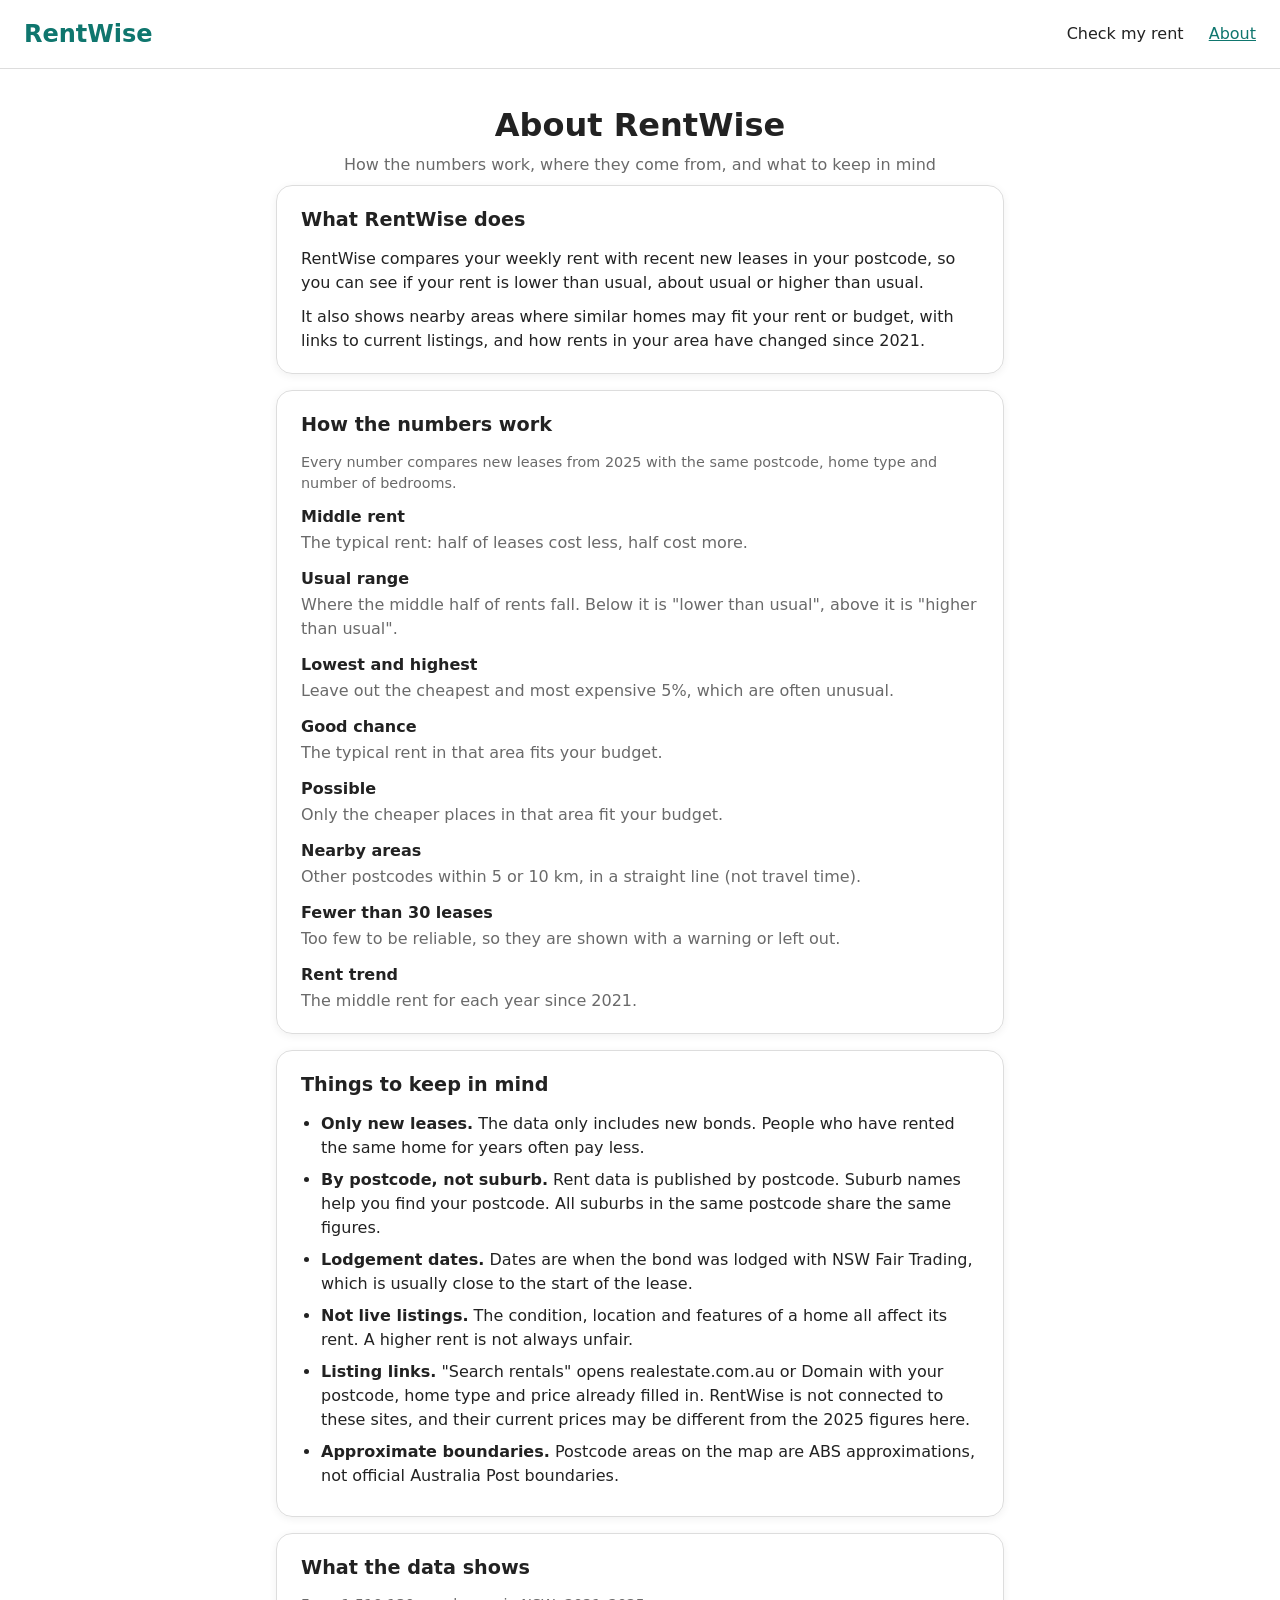
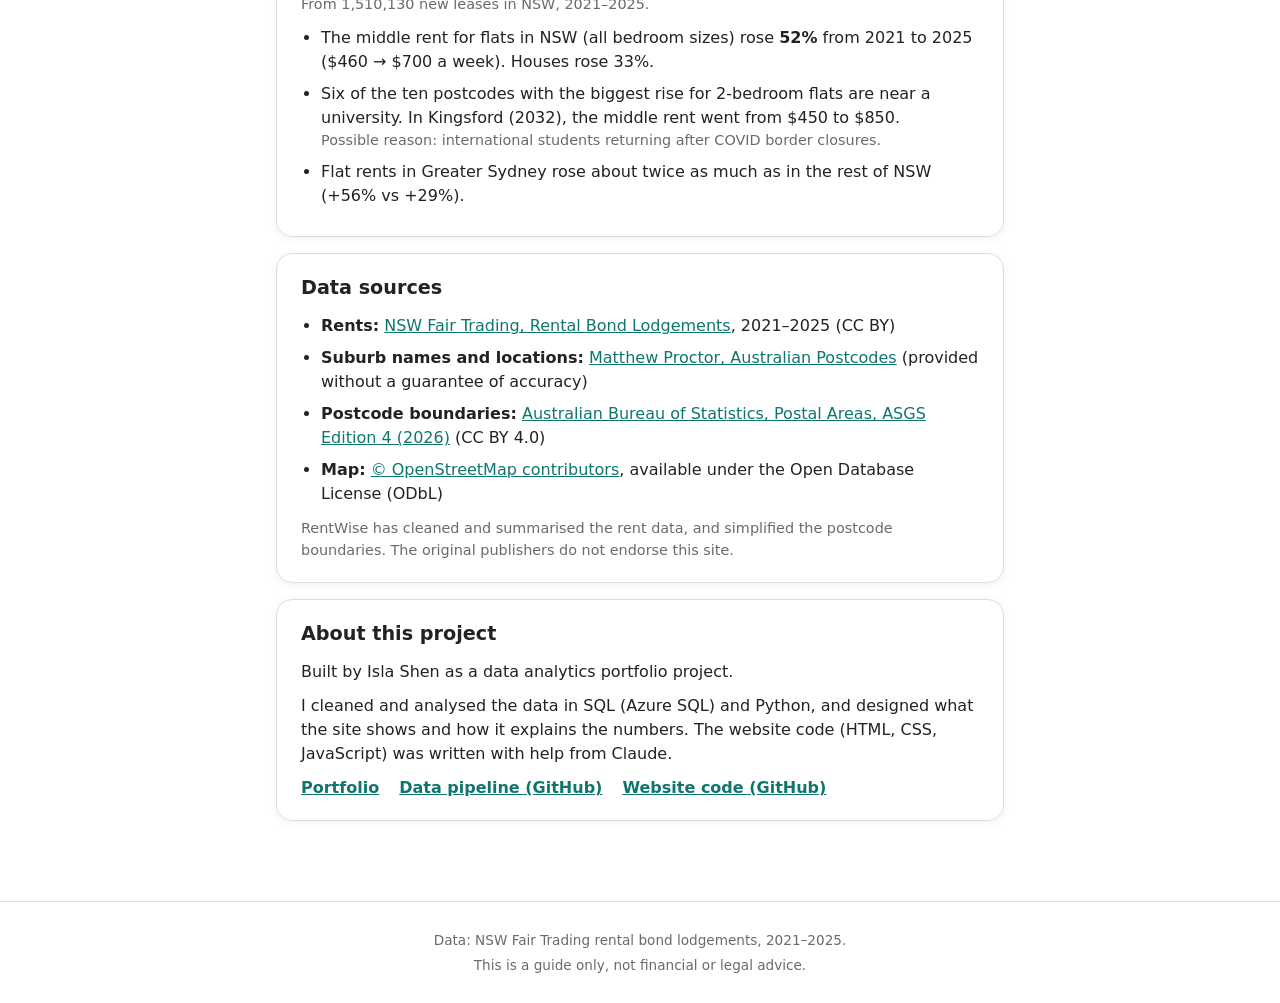
==== commit 8a3fd7e8: "Hide the nearby section until a search is made" ====
--- a/about.html
+++ b/about.html
@@ -129,7 +129,7 @@
       <p>Built by Isla Shen as a data analytics portfolio project.</p>
       <p>I cleaned and analysed the data in SQL (Azure SQL) and Python, and designed what the
          site shows and how it explains the numbers. The website code (HTML, CSS, JavaScript)
-         was written with help from Claude, an AI assistant.</p>
+         was written with help from Claude.</p>
       <p class="about-links">
         <a href="https://isla-hsiaoting-shen.github.io" target="_blank" rel="noopener">Portfolio</a>
         <a href="https://github.com/Isla-HsiaoTing-Shen/RentWise" target="_blank" rel="noopener">Data pipeline (GitHub)</a>
--- a/style.css
+++ b/style.css
@@ -16,6 +16,8 @@
    13. Phones (all rules for small screens, in one place)
 ============================================================================= */
 
+/* anything with the hidden attribute stays hidden, even if another rule says display: flex */
+[hidden] { display: none !important; }
 
 /* ========== 1. Colours and base (change colours in one place) ========== */
 :root {
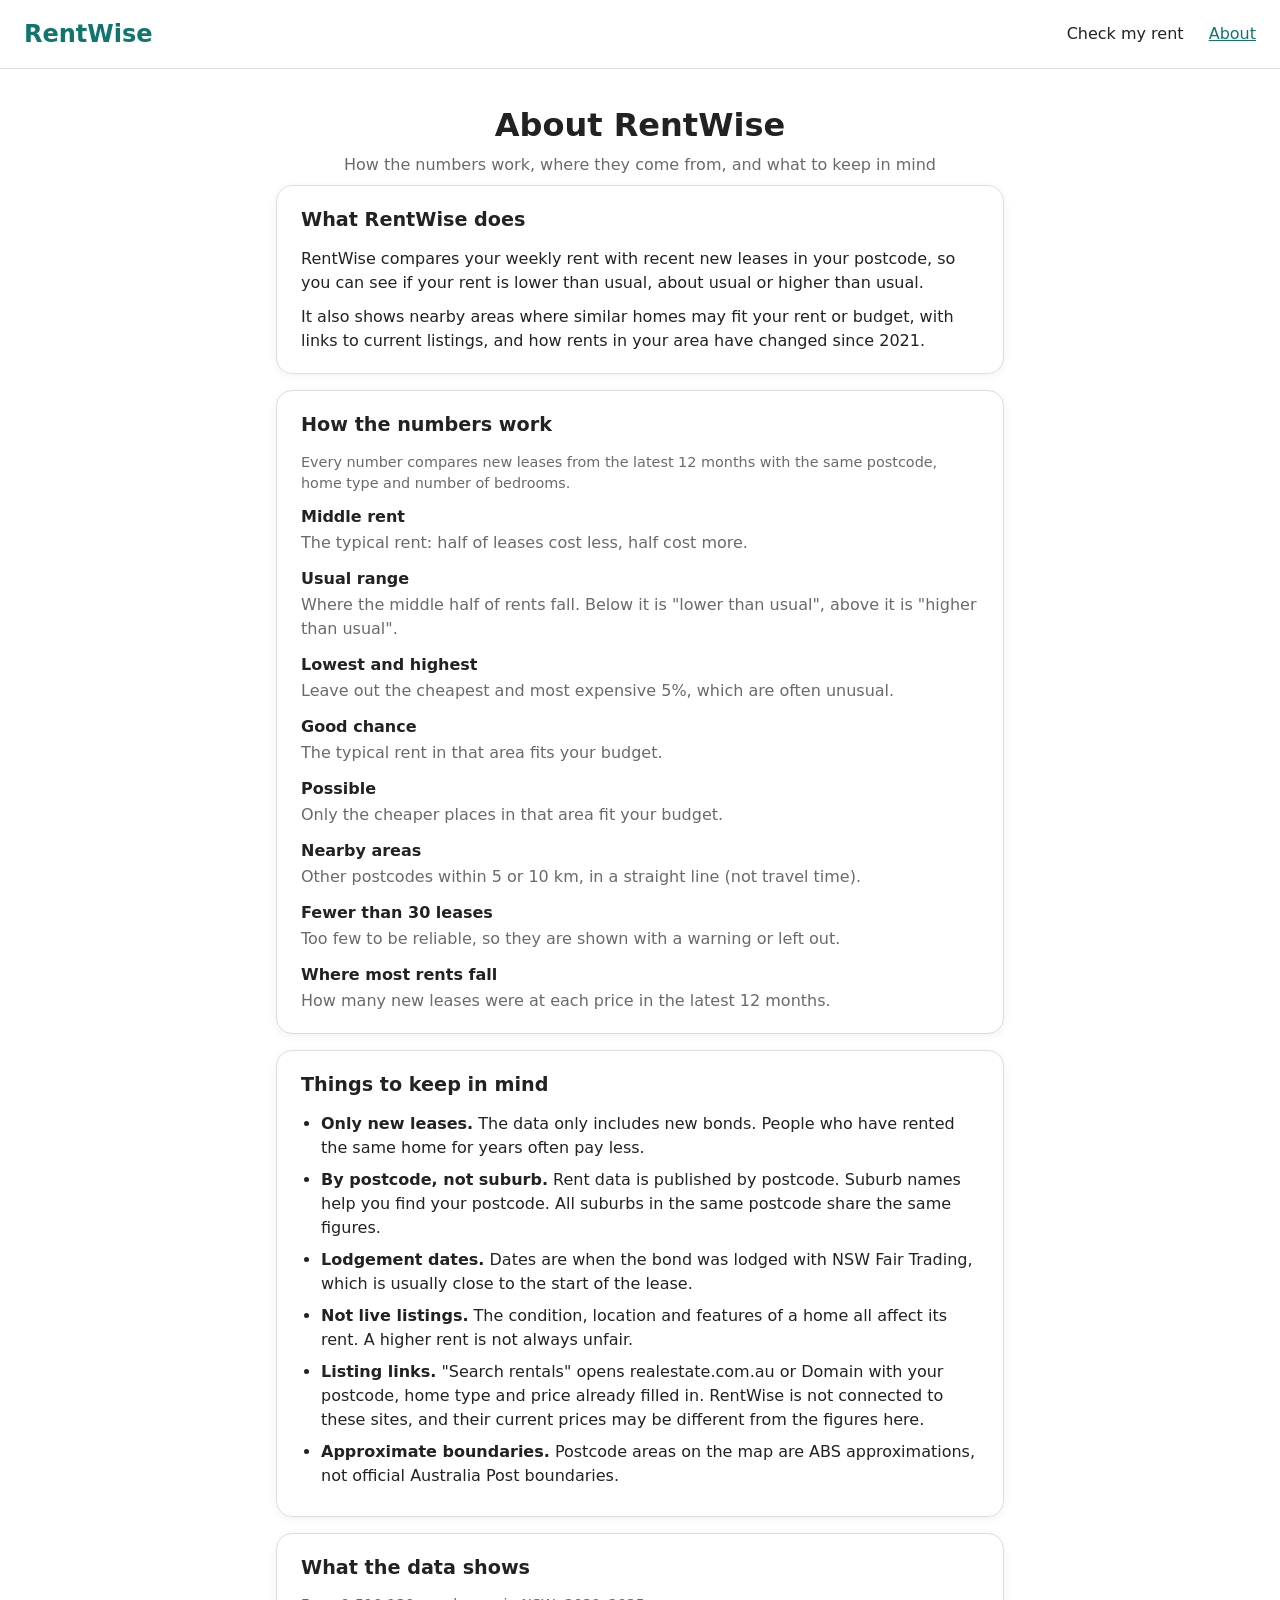
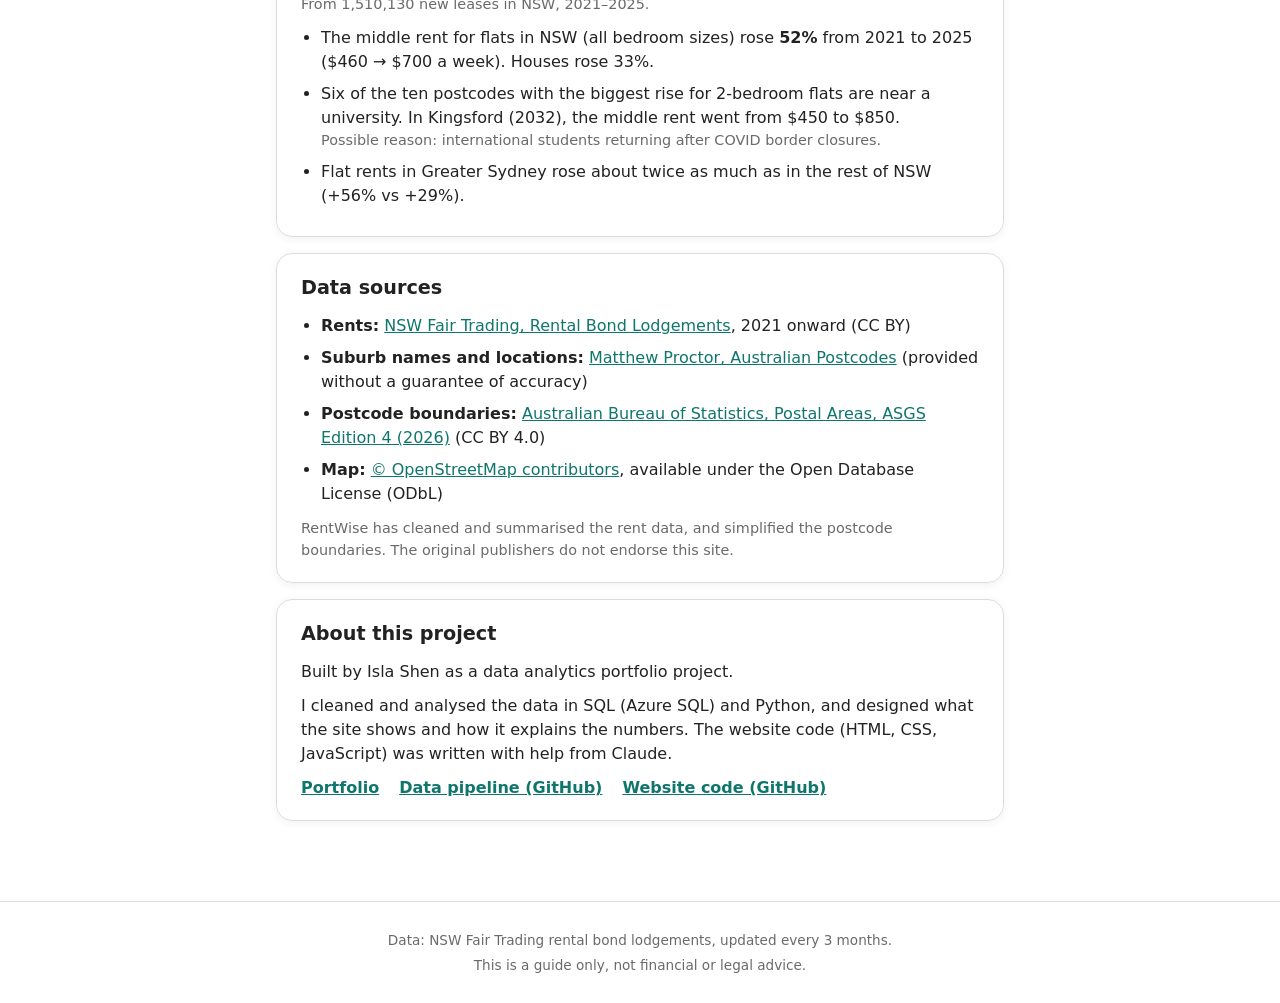
==== commit 64dcd486: "Show where most rents fall instead of the trend" ====
--- a/about.html
+++ b/about.html
@@ -35,7 +35,7 @@
     <!-- 2. How the numbers work -->
     <section class="about-card">
       <h2>How the numbers work</h2>
-      <p class="about-note">Every number compares new leases from 2025 with the same postcode,
+      <p class="about-note">Every number compares new leases from the latest 12 months with the same postcode,
          home type and number of bedrooms.</p>
       <dl class="terms">
         <dt>Middle rent</dt>
@@ -59,8 +59,8 @@
         <dt>Fewer than 30 leases</dt>
         <dd>Too few to be reliable, so they are shown with a warning or left out.</dd>
 
-        <dt>Rent trend</dt>
-        <dd>The middle rent for each year since 2021.</dd>
+        <dt>Where most rents fall</dt>
+        <dd>How many new leases were at each price in the latest 12 months.</dd>
       </dl>
     </section>
 
@@ -78,7 +78,7 @@
             affect its rent. A higher rent is not always unfair.</li>
         <li><strong>Listing links.</strong> "Search rentals" opens realestate.com.au or Domain with your
             postcode, home type and price already filled in. RentWise is not connected to these sites,
-            and their current prices may be different from the 2025 figures here.</li>
+            and their current prices may be different from the figures here.</li>
         <li><strong>Approximate boundaries.</strong> Postcode areas on the map are ABS approximations,
             not official Australia Post boundaries.</li>
       </ul>
@@ -106,7 +106,7 @@
       <ul>
         <li><strong>Rents:</strong>
             <a href="https://data.nsw.gov.au/data/dataset/rental-bond-lodgement" target="_blank" rel="noopener">NSW Fair Trading, Rental Bond Lodgements</a>,
-            2021–2025 (CC BY)</li>
+            2021 onward (CC BY)</li>
         <li><strong>Suburb names and locations:</strong>
             <a href="https://matthewproctor.com/australian_postcodes" target="_blank" rel="noopener">Matthew Proctor, Australian Postcodes</a>
             (provided without a guarantee of accuracy)</li>
@@ -140,7 +140,7 @@
 
   <!-- Footer (same as index.html) -->
   <footer>
-    <p>Data: NSW Fair Trading rental bond lodgements, 2021–2025.</p>
+    <p>Data: NSW Fair Trading rental bond lodgements, updated every 3 months.</p>
     <p>This is a guide only, not financial or legal advice.</p>
   </footer>
 
--- a/style.css
+++ b/style.css
@@ -220,13 +220,13 @@
   font-size: 0.9rem;
 }
 
-/* colours for each result: border, title and above/within/below */
+/* colours for each result: border and title */
 .result-card.lower   { border-left-color: var(--lower); }
 .result-card.typical { border-left-color: var(--typical); }
 .result-card.higher  { border-left-color: var(--higher); }
-.result-card.lower   .verdict, .result-card.lower   .position { color: var(--lower); }
-.result-card.typical .verdict, .result-card.typical .position { color: var(--typical); }
-.result-card.higher  .verdict, .result-card.higher  .position { color: var(--higher); }
+.result-card.lower   .verdict { color: var(--lower); }
+.result-card.typical .verdict { color: var(--typical); }
+.result-card.higher  .verdict { color: var(--higher); }
 
 
 /* ========== 7. "Where" search list ========== */
@@ -322,6 +322,7 @@
 .trend-sub     { margin: 0; color: var(--muted); font-size: 0.9rem; }
 .trend-chart   { position: relative; height: 300px; margin: 16px 0 8px; }
 .trend-summary { margin: 0; font-weight: 600; }
+.trend-note    { margin: 4px 0 0; color: var(--muted); font-size: 0.8rem; }
 
 /* "Not enough data for a trend." + two grey lines underneath */
 .trend-nodata { display: block; color: var(--notice); }
@@ -386,8 +387,9 @@
 }
 .find-message p { margin: 0; }
 
-/* title above the list: "7 other areas within 5 km may fit $700 a week" */
-.find-count { margin: 0; font-size: 1.1rem; font-weight: 700; }
+/* title "Nearby areas in your budget" + grey line "7 other areas within 5 km may fit $700 a week" */
+.nearby-head h2 { margin: 0 0 4px; font-size: 1.25rem; }   /* same size as "Middle rent trend" */
+.find-count     { margin: 0; color: var(--muted); font-size: 0.9rem; }
 
 /* "Good chance … Possible …" explanation above the list */
 .find-legend {
@@ -518,4 +520,3 @@
   .map-legend { flex-wrap: wrap; gap: 4px 16px; }
 }
 
-
